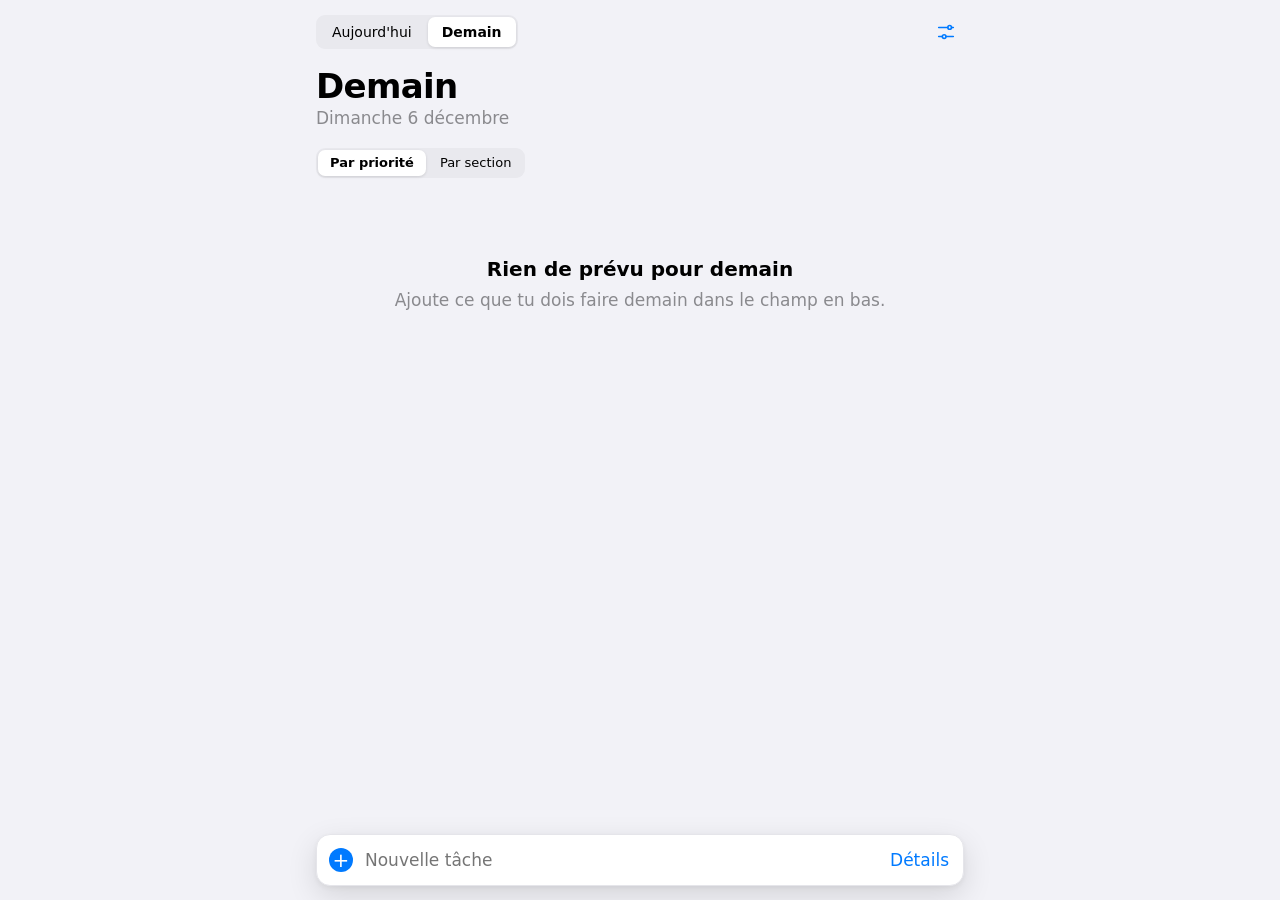
==== demain/index.html @ a631195c "Ajoute l'appli Demain : tâches du lendemain, priorités, sections et rappels PWA autonome dans demain" ====
<!doctype html>
<html lang="fr">
<head>
<meta charset="utf-8">
<meta name="viewport" content="width=device-width,initial-scale=1,viewport-fit=cover">
<title>Demain</title>
<meta name="description" content="Les choses à faire demain, avec priorités, sections et rappels.">
<meta name="theme-color" content="#F2F2F7" media="(prefers-color-scheme: light)">
<meta name="theme-color" content="#000000" media="(prefers-color-scheme: dark)">
<meta name="apple-mobile-web-app-capable" content="yes">
<meta name="mobile-web-app-capable" content="yes">
<meta name="apple-mobile-web-app-title" content="Demain">
<meta name="apple-mobile-web-app-status-bar-style" content="default">
<link rel="manifest" href="manifest.webmanifest">
<link rel="icon" href="icons/icon.svg" type="image/svg+xml">
<link rel="apple-touch-icon" href="icons/apple-touch-icon.png">
<link rel="stylesheet" href="style.css">
</head>
<body>
<div class="app">
  <header class="head">
    <div class="head-row">
      <div class="seg" id="day-seg" role="tablist" aria-label="Jour">
        <button type="button" role="tab" data-day="today">Aujourd'hui</button>
        <button type="button" role="tab" data-day="tomorrow">Demain</button>
      </div>
      <button type="button" class="icon-btn" id="open-settings" aria-label="Réglages">
        <svg viewBox="0 0 24 24" fill="none" stroke="currentColor" stroke-width="1.7" stroke-linecap="round"><path d="M4 7h10M18 7h2M4 17h4M12 17h8"/><circle cx="16" cy="7" r="2"/><circle cx="10" cy="17" r="2"/></svg>
      </button>
    </div>
    <h1 id="title">Demain</h1>
    <p class="subtitle" id="subtitle"></p>
    <div class="toolbar">
      <div class="seg small" id="view-seg" aria-label="Regrouper par">
        <button type="button" data-view="priority">Par priorité</button>
        <button type="button" data-view="section">Par section</button>
      </div>
      <span class="count" id="count"></span>
    </div>
  </header>

  <div id="banner"></div>
  <main id="list" aria-live="polite"></main>

  <form class="quick" id="quick" autocomplete="off">
    <span class="plus" aria-hidden="true">+</span>
    <input id="quick-input" type="text" placeholder="Nouvelle tâche" aria-label="Nouvelle tâche" enterkeyhint="done">
    <button type="button" class="link" id="quick-more">Détails</button>
  </form>
</div>

<!-- Fiche tâche -->
<div class="sheet-wrap" id="task-sheet" hidden>
  <div class="scrim" data-close></div>
  <form class="sheet" id="task-form" autocomplete="off">
    <div class="sheet-bar">
      <button type="button" class="link" data-close>Annuler</button>
      <strong id="task-sheet-title">Nouvelle tâche</strong>
      <button type="submit" class="link strong">OK</button>
    </div>
    <div class="group">
      <input class="field big" name="title" placeholder="Titre" required>
      <textarea class="field" name="note" rows="2" placeholder="Notes"></textarea>
    </div>

    <p class="group-label">Jour</p>
    <div class="group pad">
      <div class="seg full" id="f-day">
        <button type="button" data-v="today">Aujourd'hui</button>
        <button type="button" data-v="tomorrow">Demain</button>
      </div>
    </div>

    <p class="group-label">Priorité</p>
    <div class="group pad">
      <div class="seg full" id="f-prio">
        <button type="button" data-v="0">Aucune</button>
        <button type="button" data-v="1">Basse</button>
        <button type="button" data-v="2">Moyenne</button>
        <button type="button" data-v="3">Haute</button>
      </div>
    </div>

    <p class="group-label">Rappel</p>
    <div class="group">
      <label class="row">
        <span>Me le rappeler</span>
        <input type="checkbox" class="switch" name="hasRemind">
      </label>
      <label class="row" id="remind-row">
        <span>Heure</span>
        <input type="time" name="remind" class="time" value="08:00">
      </label>
    </div>

    <p class="group-label">Section <span class="opt">(facultatif)</span></p>
    <div class="group pad">
      <div class="chips" id="f-section"></div>
    </div>

    <button type="button" class="danger" id="delete-task" hidden>Supprimer la tâche</button>
  </form>
</div>

<!-- Réglages -->
<div class="sheet-wrap" id="settings-sheet" hidden>
  <div class="scrim" data-close></div>
  <div class="sheet">
    <div class="sheet-bar">
      <span></span>
      <strong>Réglages</strong>
      <button type="button" class="link strong" data-close>OK</button>
    </div>

    <p class="group-label">Sections</p>
    <div class="group" id="sections-list"></div>
    <form class="group add-row" id="add-section" autocomplete="off">
      <input class="field" name="name" placeholder="Nouvelle section (ex. Sport)" maxlength="30">
      <button type="submit" class="link strong">Ajouter</button>
    </form>
    <p class="hint">Les sections sont facultatives. Tu peux trier tes tâches par priorité et n'utiliser aucune section.</p>

    <p class="group-label">Rappels sur ce PC ou ce téléphone</p>
    <div class="group">
      <div class="row">
        <span>Notifications de l'appli</span>
        <button type="button" class="link strong" id="ask-notif">Activer</button>
      </div>
      <label class="row">
        <span>Heure proposée par défaut</span>
        <input type="time" class="time" id="default-time">
      </label>
    </div>
    <p class="hint">Ces notifications ne s'affichent que si l'appli est ouverte, même en arrière-plan. Pour être prévenu quand elle est fermée, utilise ntfy (juste en dessous).</p>

    <p class="group-label">Rappels avec ntfy (appli fermée)</p>
    <div class="group">
      <label class="row stack">
        <span>Sujet ntfy</span>
        <input class="field" id="ntfy-topic" placeholder="ex. demain-7k2p9xq" spellcheck="false" autocapitalize="off">
      </label>
      <div class="row">
        <span>Tester l'envoi</span>
        <button type="button" class="link strong" id="ntfy-test">Envoyer</button>
      </div>
    </div>
    <p class="hint">Installe l'appli ntfy (iPhone, Android ou PC) et abonne-toi au même sujet. Chaque rappel est programmé chez ntfy et arrive à l'heure prévue, même appli fermée. Le titre de la tâche passe par ntfy.sh : choisis un sujet difficile à deviner.</p>

    <p class="group-label">Calendrier</p>
    <div class="group">
      <div class="row">
        <span>Exporter les rappels de demain (.ics)</span>
        <button type="button" class="link strong" id="export-ics">Exporter</button>
      </div>
    </div>
    <p class="hint">Ouvre le fichier pour ajouter les rappels à Calendrier, Outlook ou Google Agenda.</p>
  </div>
</div>

<div class="toast" id="toast" role="status" hidden></div>

<script src="app.js"></script>
</body>
</html>
---- demain/style.css ----
:root{
  --bg:#F2F2F7; --card:#FFFFFF; --ink:#000000; --muted:#8A8A8E; --line:#E5E5EA; --fill:#E9E9EE;
  --seg-on:#FFFFFF; --accent:#007AFF; --danger:#FF3B30;
  --p3:#FF3B30; --p2:#FF9500; --p1:#34C759;
  --shadow:0 1px 2px rgba(0,0,0,.04),0 8px 24px rgba(0,0,0,.06);
  --f:-apple-system,BlinkMacSystemFont,"SF Pro Text","Segoe UI Variable Text","Segoe UI",system-ui,Roboto,"Helvetica Neue",Arial,sans-serif;
  --fd:-apple-system,BlinkMacSystemFont,"SF Pro Display","Segoe UI Variable Display","Segoe UI",system-ui,Roboto,"Helvetica Neue",Arial,sans-serif;
  color-scheme:light;
}
@media (prefers-color-scheme:dark){
  :root{
    --bg:#000000; --card:#1C1C1E; --ink:#FFFFFF; --muted:#8D8D93; --line:#38383A; --fill:#2C2C2E;
    --seg-on:#636366; --accent:#0A84FF; --danger:#FF453A;
    --p3:#FF453A; --p2:#FF9F0A; --p1:#30D158;
    --shadow:none; color-scheme:dark;
  }
}
*{box-sizing:border-box}
html{-webkit-text-size-adjust:100%}
body{margin:0;background:var(--bg);color:var(--ink);font-family:var(--f);font-size:17px;line-height:1.35;
  -webkit-font-smoothing:antialiased;-webkit-tap-highlight-color:transparent}
button,input,textarea{font:inherit;color:inherit}
button{cursor:pointer;background:none;border:0;padding:0}
[hidden]{display:none!important}

.app{max-width:680px;margin:0 auto;padding:calc(env(safe-area-inset-top) + 14px) 16px calc(env(safe-area-inset-bottom) + 96px)}

/* En-tête */
.head-row{display:flex;align-items:center;justify-content:space-between;gap:12px}
.icon-btn{width:36px;height:36px;border-radius:50%;display:grid;place-items:center;color:var(--accent)}
.icon-btn:hover{background:var(--fill)}
.icon-btn svg{width:22px;height:22px}
h1{font-family:var(--fd);font-size:34px;font-weight:700;letter-spacing:-.02em;margin:18px 0 0;line-height:1.1}
.subtitle{margin:2px 0 0;color:var(--muted);font-size:17px}
.subtitle::first-letter{text-transform:uppercase}
.toolbar{display:flex;align-items:center;justify-content:space-between;gap:12px;margin:18px 0 8px}
.count{color:var(--muted);font-size:15px;white-space:nowrap}

/* Contrôle segmenté façon iOS */
.seg{display:inline-flex;background:var(--fill);border-radius:9px;padding:2px;gap:2px}
.seg button{padding:6px 14px;border-radius:7px;font-size:14px;font-weight:500;color:var(--ink);transition:background .15s}
.seg button[aria-selected="true"]{background:var(--seg-on);box-shadow:0 1px 3px rgba(0,0,0,.12);font-weight:600}
.seg.small button{padding:4px 12px;font-size:13px}
.seg.full{display:flex}
.seg.full button{flex:1;padding:7px 4px}

/* Groupes et lignes de tâches */
.section{margin-top:22px}
.section-head{display:flex;align-items:center;gap:8px;margin:0 4px 7px;font-size:20px;font-weight:700;font-family:var(--fd);letter-spacing:-.01em}
.section-head .n{margin-left:auto;font-size:15px;font-weight:400;color:var(--muted)}
.section-head .tag{width:10px;height:10px;border-radius:50%}
.section-head button.toggle{margin-left:auto;font-size:15px;font-weight:400;color:var(--accent)}
.card{background:var(--card);border-radius:12px;overflow:hidden;box-shadow:var(--shadow)}
.task{display:flex;align-items:flex-start;gap:12px;padding:11px 14px 11px 12px;position:relative}
.task + .task::before{content:"";position:absolute;top:0;left:48px;right:0;border-top:.5px solid var(--line)}
.check{flex:none;width:24px;height:24px;margin-top:-1px;border-radius:50%;border:1.6px solid var(--ring,#C7C7CC);display:grid;place-items:center;transition:transform .12s}
.check:active{transform:scale(.88)}
.check::after{content:"";width:14px;height:14px;border-radius:50%;background:var(--ring,var(--accent));transform:scale(0);transition:transform .18s}
.task.done .check{border-color:var(--ring,var(--accent))}
.task.done .check::after{transform:scale(1)}
.body{flex:1;min-width:0;cursor:pointer}
.t-title{word-wrap:break-word}
.task.done .t-title{color:var(--muted)}
.t-note{color:var(--muted);font-size:15px;margin-top:1px;white-space:pre-wrap;word-wrap:break-word}
.meta{display:flex;flex-wrap:wrap;gap:4px 10px;margin-top:3px;font-size:14px;color:var(--muted)}
.meta .late{color:var(--danger)}
.meta .sec{display:inline-flex;align-items:center;gap:5px}
.meta .sec i{width:7px;height:7px;border-radius:50%;background:var(--c)}
.meta svg{width:13px;height:13px;vertical-align:-2px;margin-right:3px}
.prio{flex:none;font-weight:700;font-size:17px;letter-spacing:1px;margin-top:-1px}
.prio.p3{color:var(--p3)} .prio.p2{color:var(--p2)} .prio.p1{color:var(--p1)}
.task.done .prio{opacity:.4}

.empty{text-align:center;color:var(--muted);padding:70px 20px 20px}
.empty b{display:block;color:var(--ink);font-size:20px;font-weight:600;margin-bottom:6px}

.banner{margin-top:16px;background:var(--card);border-radius:12px;padding:12px 14px;display:flex;align-items:center;gap:12px;box-shadow:var(--shadow);font-size:15px}
.banner span{flex:1}

/* Saisie rapide */
.quick{position:fixed;left:50%;transform:translateX(-50%);bottom:calc(env(safe-area-inset-bottom) + 14px);
  width:min(648px,calc(100% - 32px));display:flex;align-items:center;gap:10px;padding:0 14px 0 12px;height:52px;
  background:var(--card);border-radius:14px;box-shadow:0 2px 6px rgba(0,0,0,.06),0 10px 30px rgba(0,0,0,.12);border:.5px solid var(--line)}
.quick .plus{width:24px;height:24px;border-radius:50%;background:var(--accent);color:#fff;display:grid;place-items:center;font-size:20px;line-height:1;font-weight:500;flex:none}
.quick input{flex:1;min-width:0;border:0;outline:0;background:none;font-size:17px;height:100%}
.link{color:var(--accent);font-size:17px}
.link.strong{font-weight:600}
.link:disabled{opacity:.4}

/* Fiches (sheet) */
.sheet-wrap{position:fixed;inset:0;z-index:20;display:flex;align-items:flex-end;justify-content:center}
.scrim{position:absolute;inset:0;background:rgba(0,0,0,.32);animation:fade .2s ease}
.sheet{position:relative;width:100%;max-width:560px;max-height:92vh;overflow:auto;background:var(--bg);border-radius:14px 14px 0 0;
  padding:0 16px calc(env(safe-area-inset-bottom) + 24px);animation:up .28s cubic-bezier(.2,.9,.3,1)}
@media (min-width:700px){
  .sheet-wrap{align-items:center}
  .sheet{border-radius:14px;max-height:86vh;padding-bottom:24px;box-shadow:0 30px 80px rgba(0,0,0,.3)}
}
@keyframes up{from{transform:translateY(40px);opacity:0}}
@keyframes fade{from{opacity:0}}
.sheet-bar{position:sticky;top:0;z-index:1;display:grid;grid-template-columns:1fr auto 1fr;align-items:center;padding:14px 0 10px;background:var(--bg)}
.sheet-bar strong{font-size:17px}
.sheet-bar > :first-child{justify-self:start}
.sheet-bar > :last-child{justify-self:end}
.group-label{margin:20px 16px 6px;font-size:13px;text-transform:uppercase;letter-spacing:.02em;color:var(--muted)}
.group-label .opt{text-transform:none}
.group{background:var(--card);border-radius:12px;overflow:hidden}
.group.pad{padding:8px}
.sheet > .group:first-of-type{margin-top:6px}
.field{display:block;width:100%;border:0;outline:0;background:none;padding:12px 16px;resize:none}
.field.big{font-size:19px;font-weight:600}
.group .field + .field{border-top:.5px solid var(--line)}
.row{display:flex;align-items:center;justify-content:space-between;gap:12px;min-height:46px;padding:6px 16px}
.row + .row{border-top:.5px solid var(--line)}
.row.stack{flex-direction:column;align-items:stretch;gap:2px;padding:10px 16px 4px}
.row.stack .field{padding:4px 0 8px}
.row.stack > span{font-size:13px;color:var(--muted)}
.time{border:0;background:var(--fill);border-radius:7px;padding:5px 9px;outline:0;font-variant-numeric:tabular-nums}
.hint{margin:7px 16px 0;font-size:13px;color:var(--muted)}

/* Interrupteur iOS */
.switch{appearance:none;-webkit-appearance:none;width:51px;height:31px;border-radius:31px;background:var(--fill);position:relative;cursor:pointer;transition:background .2s;flex:none;margin:0}
.switch::after{content:"";position:absolute;top:2px;left:2px;width:27px;height:27px;border-radius:50%;background:#fff;box-shadow:0 2px 6px rgba(0,0,0,.2);transition:transform .2s}
.switch:checked{background:#34C759}
.switch:checked::after{transform:translateX(20px)}

/* Pastilles de section */
.chips{display:flex;flex-wrap:wrap;gap:8px}
.chip{display:inline-flex;align-items:center;gap:6px;padding:6px 12px;border-radius:99px;background:var(--fill);font-size:15px}
.chip i{width:9px;height:9px;border-radius:50%;background:var(--c)}
.chip[aria-pressed="true"]{background:var(--c,var(--accent));color:#fff}
.chip[aria-pressed="true"] i{background:#fff}

/* Gestion des sections */
.sec-row{display:flex;align-items:center;gap:10px;padding:6px 10px 6px 14px;min-height:50px}
.sec-row + .sec-row{border-top:.5px solid var(--line)}
.sec-row .dot{width:22px;height:22px;border-radius:50%;background:var(--c);flex:none;border:2px solid var(--card);box-shadow:0 0 0 1px var(--line)}
.sec-row input{flex:1;min-width:0;border:0;outline:0;background:none;padding:6px 0}
.sec-row .del{color:var(--danger);font-size:15px;padding:6px}
.add-row{display:flex;align-items:center;padding-right:16px;margin-top:8px}
.palette{display:flex;gap:8px;padding:4px 14px 12px 46px}
.palette button{width:24px;height:24px;border-radius:50%;background:var(--c)}
.palette button[aria-pressed="true"]{box-shadow:0 0 0 2px var(--card),0 0 0 4px var(--c)}
.empty-sec{padding:14px 16px;color:var(--muted);font-size:15px}

.danger{display:block;width:100%;margin-top:24px;padding:13px;border-radius:12px;background:var(--card);color:var(--danger);font-size:17px}

.toast{position:fixed;left:50%;transform:translateX(-50%);bottom:calc(env(safe-area-inset-bottom) + 80px);z-index:40;max-width:calc(100% - 32px);
  background:var(--card);color:var(--ink);padding:12px 18px;border-radius:14px;box-shadow:0 10px 30px rgba(0,0,0,.18);font-size:15px;animation:fade .2s}

@media (hover:hover){
  .task:hover{background:color-mix(in srgb,var(--fill) 45%,transparent)}
  .link:hover{opacity:.75}
}
:focus-visible{outline:2px solid var(--accent);outline-offset:2px;border-radius:6px}
@media (prefers-reduced-motion:reduce){*{animation:none!important;transition:none!important}}
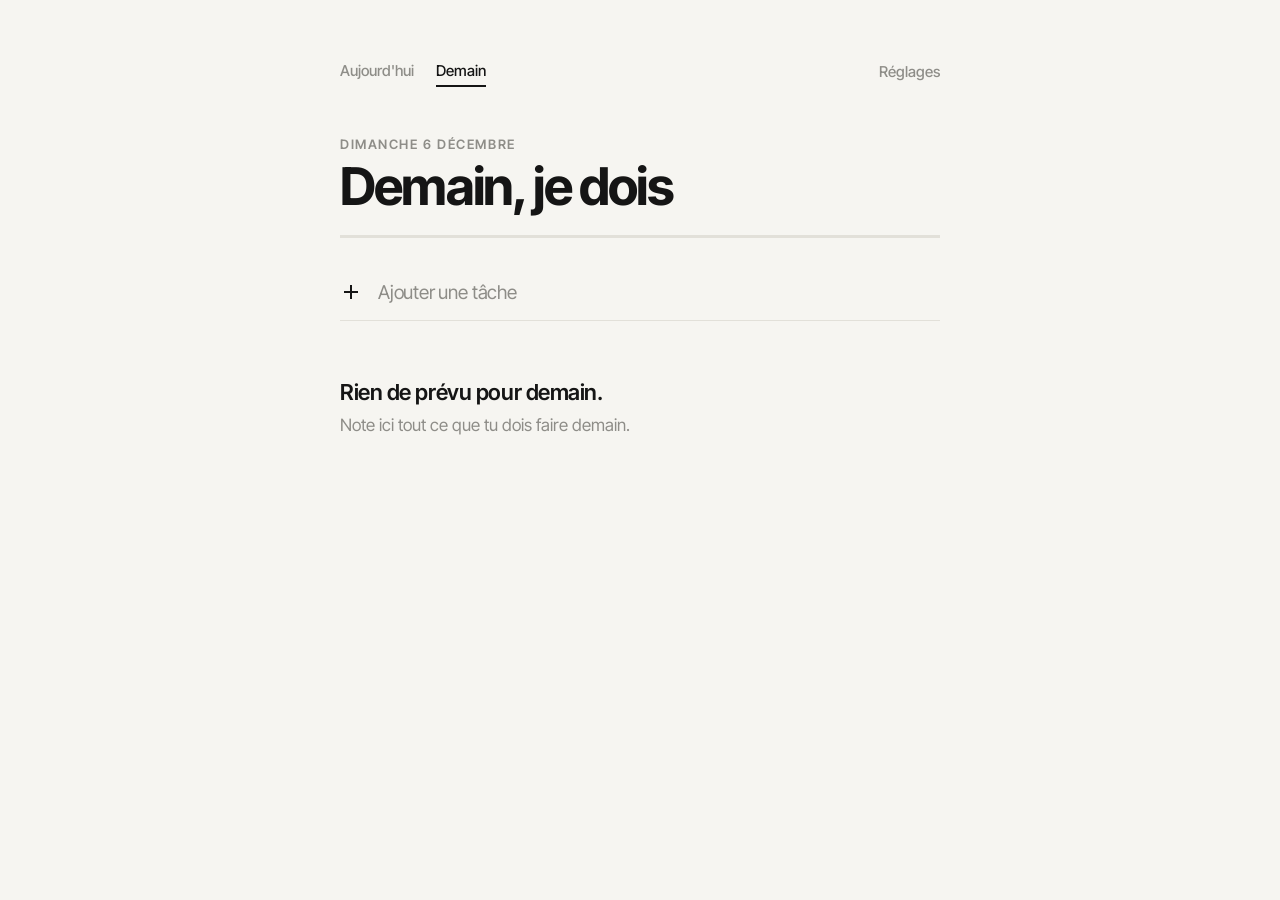
==== commit af186a90: "Demain : nouvel affichage épuré centré sur l'engagement - Design typographique sobre (plus de style " ====
--- a/demain/index.html
+++ b/demain/index.html
@@ -4,9 +4,9 @@
 <meta charset="utf-8">
 <meta name="viewport" content="width=device-width,initial-scale=1,viewport-fit=cover">
 <title>Demain</title>
-<meta name="description" content="Les choses à faire demain, avec priorités, sections et rappels.">
-<meta name="theme-color" content="#F2F2F7" media="(prefers-color-scheme: light)">
-<meta name="theme-color" content="#000000" media="(prefers-color-scheme: dark)">
+<meta name="description" content="Les choses à faire demain, sans oublier et sans reporter.">
+<meta name="theme-color" content="#F6F5F1" media="(prefers-color-scheme: light)">
+<meta name="theme-color" content="#111111" media="(prefers-color-scheme: dark)">
 <meta name="apple-mobile-web-app-capable" content="yes">
 <meta name="mobile-web-app-capable" content="yes">
 <meta name="apple-mobile-web-app-title" content="Demain">
@@ -14,146 +14,130 @@
 <link rel="manifest" href="manifest.webmanifest">
 <link rel="icon" href="icons/icon.svg" type="image/svg+xml">
 <link rel="apple-touch-icon" href="icons/apple-touch-icon.png">
+<link rel="preconnect" href="https://fonts.googleapis.com">
+<link rel="preconnect" href="https://fonts.gstatic.com" crossorigin>
+<link rel="stylesheet" href="https://fonts.googleapis.com/css2?family=Inter+Tight:wght@400;500;600;700&display=swap">
 <link rel="stylesheet" href="style.css">
 </head>
 <body>
 <div class="app">
-  <header class="head">
-    <div class="head-row">
-      <div class="seg" id="day-seg" role="tablist" aria-label="Jour">
-        <button type="button" role="tab" data-day="today">Aujourd'hui</button>
-        <button type="button" role="tab" data-day="tomorrow">Demain</button>
-      </div>
-      <button type="button" class="icon-btn" id="open-settings" aria-label="Réglages">
-        <svg viewBox="0 0 24 24" fill="none" stroke="currentColor" stroke-width="1.7" stroke-linecap="round"><path d="M4 7h10M18 7h2M4 17h4M12 17h8"/><circle cx="16" cy="7" r="2"/><circle cx="10" cy="17" r="2"/></svg>
-      </button>
-    </div>
-    <h1 id="title">Demain</h1>
-    <p class="subtitle" id="subtitle"></p>
-    <div class="toolbar">
-      <div class="seg small" id="view-seg" aria-label="Regrouper par">
-        <button type="button" data-view="priority">Par priorité</button>
-        <button type="button" data-view="section">Par section</button>
-      </div>
-      <span class="count" id="count"></span>
-    </div>
+  <header class="top">
+    <nav class="days" id="days" aria-label="Jour">
+      <button type="button" data-day="today">Aujourd'hui</button>
+      <button type="button" data-day="tomorrow">Demain</button>
+    </nav>
+    <button type="button" class="txt" id="open-settings">Réglages</button>
   </header>
 
-  <div id="banner"></div>
+  <section class="hero">
+    <p class="date" id="date"></p>
+    <div class="hero-row">
+      <h1 id="title">Demain, je dois</h1>
+      <p class="score" id="score" aria-label="Avancement"></p>
+    </div>
+    <div class="bar" aria-hidden="true"><i id="bar"></i></div>
+  </section>
+
+  <nav class="filters" id="filters" aria-label="Sections"></nav>
+
+  <form class="add" id="add" autocomplete="off">
+    <div class="add-line">
+      <span class="add-plus" aria-hidden="true"></span>
+      <input id="add-input" placeholder="Ajouter une tâche" aria-label="Nouvelle tâche" enterkeyhint="done">
+    </div>
+    <div class="add-opts">
+      <div class="pick" id="add-prio" aria-label="Importance">
+        <button type="button" data-v="0">Normal</button>
+        <button type="button" data-v="1">Important</button>
+        <button type="button" data-v="2">Urgent</button>
+      </div>
+      <label class="add-time">Rappel <input type="time" id="add-time" aria-label="Heure du rappel"></label>
+      <button type="submit" class="go">Ajouter</button>
+    </div>
+  </form>
+
+  <div id="nudge"></div>
   <main id="list" aria-live="polite"></main>
+</div>
 
-  <form class="quick" id="quick" autocomplete="off">
-    <span class="plus" aria-hidden="true">+</span>
-    <input id="quick-input" type="text" placeholder="Nouvelle tâche" aria-label="Nouvelle tâche" enterkeyhint="done">
-    <button type="button" class="link" id="quick-more">Détails</button>
+<!-- Panneau : modifier une tâche -->
+<div class="panel-wrap" id="task-panel" hidden>
+  <div class="scrim" data-close></div>
+  <form class="panel" id="task-form" autocomplete="off">
+    <div class="panel-top">
+      <span class="kicker">Modifier</span>
+      <button type="button" class="txt" data-close>Fermer</button>
+    </div>
+    <input class="in-title" name="title" placeholder="Tâche" required aria-label="Titre">
+    <textarea class="in-note" name="note" rows="2" placeholder="Détails (facultatif)" aria-label="Détails"></textarea>
+
+    <p class="label">Importance</p>
+    <div class="pick" id="f-prio">
+      <button type="button" data-v="0">Normal</button>
+      <button type="button" data-v="1">Important</button>
+      <button type="button" data-v="2">Urgent</button>
+    </div>
+
+    <p class="label">Rappel</p>
+    <div class="line">
+      <input type="time" name="remind" class="in-time" aria-label="Heure du rappel">
+      <button type="button" class="txt muted" id="clear-remind">Aucun rappel</button>
+    </div>
+
+    <div id="f-section-wrap">
+      <p class="label">Section</p>
+      <div class="pick wrap" id="f-section"></div>
+    </div>
+
+    <div class="panel-actions">
+      <button type="submit" class="go">Enregistrer</button>
+      <button type="button" class="txt danger" id="delete-task">Supprimer</button>
+    </div>
   </form>
 </div>
 
-<!-- Fiche tâche -->
-<div class="sheet-wrap" id="task-sheet" hidden>
+<!-- Panneau : réglages -->
+<div class="panel-wrap" id="settings-panel" hidden>
   <div class="scrim" data-close></div>
-  <form class="sheet" id="task-form" autocomplete="off">
-    <div class="sheet-bar">
-      <button type="button" class="link" data-close>Annuler</button>
-      <strong id="task-sheet-title">Nouvelle tâche</strong>
-      <button type="submit" class="link strong">OK</button>
-    </div>
-    <div class="group">
-      <input class="field big" name="title" placeholder="Titre" required>
-      <textarea class="field" name="note" rows="2" placeholder="Notes"></textarea>
+  <div class="panel">
+    <div class="panel-top">
+      <span class="kicker">Réglages</span>
+      <button type="button" class="txt" data-close>Fermer</button>
     </div>
 
-    <p class="group-label">Jour</p>
-    <div class="group pad">
-      <div class="seg full" id="f-day">
-        <button type="button" data-v="today">Aujourd'hui</button>
-        <button type="button" data-v="tomorrow">Demain</button>
-      </div>
+    <h2>Sections</h2>
+    <p class="help">Facultatives. Sans section, tout est trié par importance.</p>
+    <div id="sections-list"></div>
+    <form class="line add-sec" id="add-section" autocomplete="off">
+      <input class="in-line" name="secname" placeholder="Nouvelle section" maxlength="24" aria-label="Nouvelle section">
+      <button type="submit" class="txt strong">Ajouter</button>
+    </form>
+
+    <h2>Pour ne rien oublier</h2>
+    <label class="opt">
+      <span><b>Récap du matin</b><small>La liste de ta journée, au réveil.</small></span>
+      <input type="time" class="in-time" id="morning-time">
+      <input type="checkbox" class="toggle" id="morning-on" aria-label="Activer le récap du matin">
+    </label>
+    <label class="opt">
+      <span><b>Bilan du soir</b><small>Ce qu'il te reste à faire, s'il reste quelque chose.</small></span>
+      <input type="time" class="in-time" id="evening-time">
+      <input type="checkbox" class="toggle" id="evening-on" aria-label="Activer le bilan du soir">
+    </label>
+
+    <h2>Notifications</h2>
+    <label class="field">
+      <span>Sujet ntfy <small>(rappels même appli fermée)</small></span>
+      <input class="in-line" id="ntfy-topic" placeholder="ex. demain-7k2p9xq" spellcheck="false" autocapitalize="off">
+    </label>
+    <p class="help">Installe l'appli ntfy (iPhone, Android ou PC) et abonne-toi à ce sujet. Le texte des rappels passe par ntfy.sh : choisis un sujet difficile à deviner.</p>
+    <div class="line">
+      <button type="button" class="txt strong" id="ntfy-test">Envoyer un test</button>
+      <button type="button" class="txt strong" id="ask-notif">Notifications du navigateur</button>
     </div>
-
-    <p class="group-label">Priorité</p>
-    <div class="group pad">
-      <div class="seg full" id="f-prio">
-        <button type="button" data-v="0">Aucune</button>
-        <button type="button" data-v="1">Basse</button>
-        <button type="button" data-v="2">Moyenne</button>
-        <button type="button" data-v="3">Haute</button>
-      </div>
+    <div class="line">
+      <button type="button" class="txt strong" id="export-ics">Exporter les rappels de demain (.ics)</button>
     </div>
-
-    <p class="group-label">Rappel</p>
-    <div class="group">
-      <label class="row">
-        <span>Me le rappeler</span>
-        <input type="checkbox" class="switch" name="hasRemind">
-      </label>
-      <label class="row" id="remind-row">
-        <span>Heure</span>
-        <input type="time" name="remind" class="time" value="08:00">
-      </label>
-    </div>
-
-    <p class="group-label">Section <span class="opt">(facultatif)</span></p>
-    <div class="group pad">
-      <div class="chips" id="f-section"></div>
-    </div>
-
-    <button type="button" class="danger" id="delete-task" hidden>Supprimer la tâche</button>
-  </form>
-</div>
-
-<!-- Réglages -->
-<div class="sheet-wrap" id="settings-sheet" hidden>
-  <div class="scrim" data-close></div>
-  <div class="sheet">
-    <div class="sheet-bar">
-      <span></span>
-      <strong>Réglages</strong>
-      <button type="button" class="link strong" data-close>OK</button>
-    </div>
-
-    <p class="group-label">Sections</p>
-    <div class="group" id="sections-list"></div>
-    <form class="group add-row" id="add-section" autocomplete="off">
-      <input class="field" name="name" placeholder="Nouvelle section (ex. Sport)" maxlength="30">
-      <button type="submit" class="link strong">Ajouter</button>
-    </form>
-    <p class="hint">Les sections sont facultatives. Tu peux trier tes tâches par priorité et n'utiliser aucune section.</p>
-
-    <p class="group-label">Rappels sur ce PC ou ce téléphone</p>
-    <div class="group">
-      <div class="row">
-        <span>Notifications de l'appli</span>
-        <button type="button" class="link strong" id="ask-notif">Activer</button>
-      </div>
-      <label class="row">
-        <span>Heure proposée par défaut</span>
-        <input type="time" class="time" id="default-time">
-      </label>
-    </div>
-    <p class="hint">Ces notifications ne s'affichent que si l'appli est ouverte, même en arrière-plan. Pour être prévenu quand elle est fermée, utilise ntfy (juste en dessous).</p>
-
-    <p class="group-label">Rappels avec ntfy (appli fermée)</p>
-    <div class="group">
-      <label class="row stack">
-        <span>Sujet ntfy</span>
-        <input class="field" id="ntfy-topic" placeholder="ex. demain-7k2p9xq" spellcheck="false" autocapitalize="off">
-      </label>
-      <div class="row">
-        <span>Tester l'envoi</span>
-        <button type="button" class="link strong" id="ntfy-test">Envoyer</button>
-      </div>
-    </div>
-    <p class="hint">Installe l'appli ntfy (iPhone, Android ou PC) et abonne-toi au même sujet. Chaque rappel est programmé chez ntfy et arrive à l'heure prévue, même appli fermée. Le titre de la tâche passe par ntfy.sh : choisis un sujet difficile à deviner.</p>
-
-    <p class="group-label">Calendrier</p>
-    <div class="group">
-      <div class="row">
-        <span>Exporter les rappels de demain (.ics)</span>
-        <button type="button" class="link strong" id="export-ics">Exporter</button>
-      </div>
-    </div>
-    <p class="hint">Ouvre le fichier pour ajouter les rappels à Calendrier, Outlook ou Google Agenda.</p>
   </div>
 </div>
 
--- a/demain/style.css
+++ b/demain/style.css
@@ -1,156 +1,155 @@
 :root{
-  --bg:#F2F2F7; --card:#FFFFFF; --ink:#000000; --muted:#8A8A8E; --line:#E5E5EA; --fill:#E9E9EE;
-  --seg-on:#FFFFFF; --accent:#007AFF; --danger:#FF3B30;
-  --p3:#FF3B30; --p2:#FF9500; --p1:#34C759;
-  --shadow:0 1px 2px rgba(0,0,0,.04),0 8px 24px rgba(0,0,0,.06);
-  --f:-apple-system,BlinkMacSystemFont,"SF Pro Text","Segoe UI Variable Text","Segoe UI",system-ui,Roboto,"Helvetica Neue",Arial,sans-serif;
-  --fd:-apple-system,BlinkMacSystemFont,"SF Pro Display","Segoe UI Variable Display","Segoe UI",system-ui,Roboto,"Helvetica Neue",Arial,sans-serif;
+  --paper:#F6F5F1; --ink:#151515; --soft:#4A4A47; --muted:#8E8D88; --line:#E2E0D9; --raise:#FFFFFF;
+  --hot:#E5383B; --hot-soft:#FBE6E4;
+  --f:"Inter Tight",-apple-system,BlinkMacSystemFont,"Segoe UI",system-ui,Roboto,Arial,sans-serif;
   color-scheme:light;
 }
 @media (prefers-color-scheme:dark){
   :root{
-    --bg:#000000; --card:#1C1C1E; --ink:#FFFFFF; --muted:#8D8D93; --line:#38383A; --fill:#2C2C2E;
-    --seg-on:#636366; --accent:#0A84FF; --danger:#FF453A;
-    --p3:#FF453A; --p2:#FF9F0A; --p1:#30D158;
-    --shadow:none; color-scheme:dark;
+    --paper:#111111; --ink:#EDECE8; --soft:#B5B4AF; --muted:#76756F; --line:#262624; --raise:#1A1A19;
+    --hot:#FF5A5C; --hot-soft:#2E1717; color-scheme:dark;
   }
 }
 *{box-sizing:border-box}
 html{-webkit-text-size-adjust:100%}
-body{margin:0;background:var(--bg);color:var(--ink);font-family:var(--f);font-size:17px;line-height:1.35;
+body{margin:0;background:var(--paper);color:var(--ink);font-family:var(--f);font-size:17px;line-height:1.4;
   -webkit-font-smoothing:antialiased;-webkit-tap-highlight-color:transparent}
 button,input,textarea{font:inherit;color:inherit}
 button{cursor:pointer;background:none;border:0;padding:0}
 [hidden]{display:none!important}
+:focus-visible{outline:2px solid var(--ink);outline-offset:3px;border-radius:2px}
 
-.app{max-width:680px;margin:0 auto;padding:calc(env(safe-area-inset-top) + 14px) 16px calc(env(safe-area-inset-bottom) + 96px)}
+.app{max-width:640px;margin:0 auto;padding:calc(env(safe-area-inset-top) + 20px) 20px calc(env(safe-area-inset-bottom) + 80px)}
+@media (min-width:900px){.app{padding-top:56px}}
+
+/* Barre du haut */
+.top{display:flex;align-items:center;justify-content:space-between;gap:16px}
+.days{display:flex;gap:22px}
+.days button{font-size:15px;font-weight:500;color:var(--muted);padding:4px 0;border-bottom:2px solid transparent;transition:color .15s}
+.days button[aria-current="true"]{color:var(--ink);border-color:var(--ink)}
+.days button:hover{color:var(--ink)}
+.txt{font-size:15px;color:var(--muted);font-weight:500}
+.txt:hover{color:var(--ink)}
+.txt.strong{color:var(--ink);font-weight:600}
+.txt.danger{color:var(--hot)}
+.txt:disabled{opacity:.4;cursor:default}
 
 /* En-tête */
-.head-row{display:flex;align-items:center;justify-content:space-between;gap:12px}
-.icon-btn{width:36px;height:36px;border-radius:50%;display:grid;place-items:center;color:var(--accent)}
-.icon-btn:hover{background:var(--fill)}
-.icon-btn svg{width:22px;height:22px}
-h1{font-family:var(--fd);font-size:34px;font-weight:700;letter-spacing:-.02em;margin:18px 0 0;line-height:1.1}
-.subtitle{margin:2px 0 0;color:var(--muted);font-size:17px}
-.subtitle::first-letter{text-transform:uppercase}
-.toolbar{display:flex;align-items:center;justify-content:space-between;gap:12px;margin:18px 0 8px}
-.count{color:var(--muted);font-size:15px;white-space:nowrap}
+.hero{margin-top:48px}
+.date{margin:0;font-size:13px;font-weight:600;letter-spacing:.12em;text-transform:uppercase;color:var(--muted)}
+.hero-row{display:flex;align-items:flex-end;justify-content:space-between;gap:16px;margin-top:8px}
+h1{margin:0;font-size:clamp(34px,8.5vw,52px);font-weight:700;letter-spacing:-.035em;line-height:1}
+.score{margin:0;font-size:clamp(34px,8.5vw,52px);font-weight:400;letter-spacing:-.04em;line-height:1;font-variant-numeric:tabular-nums;color:var(--muted);white-space:nowrap}
+.score b{font-weight:700;color:var(--ink)}
+.bar{height:3px;background:var(--line);margin-top:22px;overflow:hidden}
+.bar i{display:block;height:100%;width:0;background:var(--ink);transition:width .5s cubic-bezier(.2,.8,.2,1)}
 
-/* Contrôle segmenté façon iOS */
-.seg{display:inline-flex;background:var(--fill);border-radius:9px;padding:2px;gap:2px}
-.seg button{padding:6px 14px;border-radius:7px;font-size:14px;font-weight:500;color:var(--ink);transition:background .15s}
-.seg button[aria-selected="true"]{background:var(--seg-on);box-shadow:0 1px 3px rgba(0,0,0,.12);font-weight:600}
-.seg.small button{padding:4px 12px;font-size:13px}
-.seg.full{display:flex}
-.seg.full button{flex:1;padding:7px 4px}
+/* Filtres par section */
+.filters{display:flex;flex-wrap:wrap;gap:8px;margin-top:22px}
+.filters:empty{display:none}
+.filters button{font-size:14px;font-weight:500;padding:5px 12px;border:1px solid var(--line);border-radius:99px;color:var(--soft)}
+.filters button[aria-pressed="true"]{background:var(--ink);border-color:var(--ink);color:var(--paper)}
 
-/* Groupes et lignes de tâches */
-.section{margin-top:22px}
-.section-head{display:flex;align-items:center;gap:8px;margin:0 4px 7px;font-size:20px;font-weight:700;font-family:var(--fd);letter-spacing:-.01em}
-.section-head .n{margin-left:auto;font-size:15px;font-weight:400;color:var(--muted)}
-.section-head .tag{width:10px;height:10px;border-radius:50%}
-.section-head button.toggle{margin-left:auto;font-size:15px;font-weight:400;color:var(--accent)}
-.card{background:var(--card);border-radius:12px;overflow:hidden;box-shadow:var(--shadow)}
-.task{display:flex;align-items:flex-start;gap:12px;padding:11px 14px 11px 12px;position:relative}
-.task + .task::before{content:"";position:absolute;top:0;left:48px;right:0;border-top:.5px solid var(--line)}
-.check{flex:none;width:24px;height:24px;margin-top:-1px;border-radius:50%;border:1.6px solid var(--ring,#C7C7CC);display:grid;place-items:center;transition:transform .12s}
-.check:active{transform:scale(.88)}
-.check::after{content:"";width:14px;height:14px;border-radius:50%;background:var(--ring,var(--accent));transform:scale(0);transition:transform .18s}
-.task.done .check{border-color:var(--ring,var(--accent))}
-.task.done .check::after{transform:scale(1)}
-.body{flex:1;min-width:0;cursor:pointer}
-.t-title{word-wrap:break-word}
-.task.done .t-title{color:var(--muted)}
-.t-note{color:var(--muted);font-size:15px;margin-top:1px;white-space:pre-wrap;word-wrap:break-word}
-.meta{display:flex;flex-wrap:wrap;gap:4px 10px;margin-top:3px;font-size:14px;color:var(--muted)}
-.meta .late{color:var(--danger)}
-.meta .sec{display:inline-flex;align-items:center;gap:5px}
-.meta .sec i{width:7px;height:7px;border-radius:50%;background:var(--c)}
-.meta svg{width:13px;height:13px;vertical-align:-2px;margin-right:3px}
-.prio{flex:none;font-weight:700;font-size:17px;letter-spacing:1px;margin-top:-1px}
-.prio.p3{color:var(--p3)} .prio.p2{color:var(--p2)} .prio.p1{color:var(--p1)}
-.task.done .prio{opacity:.4}
+/* Ajout */
+.add{margin-top:26px;border-bottom:1px solid var(--line)}
+.add-line{display:flex;align-items:center;gap:14px;height:56px}
+.add-plus{width:22px;height:22px;flex:none;position:relative}
+.add-plus::before,.add-plus::after{content:"";position:absolute;left:50%;top:50%;width:14px;height:2px;background:var(--ink);transform:translate(-50%,-50%)}
+.add-plus::after{transform:translate(-50%,-50%) rotate(90deg)}
+.add input#add-input{flex:1;min-width:0;border:0;outline:0;background:none;font-size:19px;font-weight:500;height:100%;letter-spacing:-.01em}
+.add input#add-input::placeholder{color:var(--muted);font-weight:400}
+.add-opts{display:none;align-items:center;flex-wrap:wrap;gap:10px 18px;padding:0 0 16px 36px}
+.add.open .add-opts{display:flex}
+.add-time{display:flex;align-items:center;gap:8px;font-size:14px;color:var(--muted)}
+.go{background:var(--ink);color:var(--paper);font-size:15px;font-weight:600;padding:8px 18px;border-radius:99px;margin-left:auto}
+.go:hover{opacity:.85}
 
-.empty{text-align:center;color:var(--muted);padding:70px 20px 20px}
-.empty b{display:block;color:var(--ink);font-size:20px;font-weight:600;margin-bottom:6px}
+/* Choix (importance, section) */
+.pick{display:flex;gap:4px;flex-wrap:wrap}
+.pick button{font-size:14px;font-weight:500;padding:5px 11px;border-radius:99px;color:var(--muted);border:1px solid transparent}
+.pick button:hover{color:var(--ink)}
+.pick button[aria-pressed="true"]{color:var(--ink);border-color:var(--ink)}
+.pick button[data-v="2"][aria-pressed="true"]{color:var(--hot);border-color:var(--hot)}
 
-.banner{margin-top:16px;background:var(--card);border-radius:12px;padding:12px 14px;display:flex;align-items:center;gap:12px;box-shadow:var(--shadow);font-size:15px}
-.banner span{flex:1}
+.in-time{border:1px solid var(--line);background:var(--raise);border-radius:8px;padding:5px 8px;font-size:15px;font-variant-numeric:tabular-nums;outline:0;min-width:92px}
+.in-time:focus{border-color:var(--ink)}
 
-/* Saisie rapide */
-.quick{position:fixed;left:50%;transform:translateX(-50%);bottom:calc(env(safe-area-inset-bottom) + 14px);
-  width:min(648px,calc(100% - 32px));display:flex;align-items:center;gap:10px;padding:0 14px 0 12px;height:52px;
-  background:var(--card);border-radius:14px;box-shadow:0 2px 6px rgba(0,0,0,.06),0 10px 30px rgba(0,0,0,.12);border:.5px solid var(--line)}
-.quick .plus{width:24px;height:24px;border-radius:50%;background:var(--accent);color:#fff;display:grid;place-items:center;font-size:20px;line-height:1;font-weight:500;flex:none}
-.quick input{flex:1;min-width:0;border:0;outline:0;background:none;font-size:17px;height:100%}
-.link{color:var(--accent);font-size:17px}
-.link.strong{font-weight:600}
-.link:disabled{opacity:.4}
+/* Rappel en haut de la liste de demain */
+.nudge{display:flex;align-items:center;justify-content:space-between;gap:12px;margin-top:18px;padding:12px 14px;border-radius:10px;background:var(--hot-soft);color:var(--hot);font-size:15px;font-weight:500}
+.nudge button{color:var(--hot);font-weight:700;font-size:15px;white-space:nowrap}
 
-/* Fiches (sheet) */
-.sheet-wrap{position:fixed;inset:0;z-index:20;display:flex;align-items:flex-end;justify-content:center}
-.scrim{position:absolute;inset:0;background:rgba(0,0,0,.32);animation:fade .2s ease}
-.sheet{position:relative;width:100%;max-width:560px;max-height:92vh;overflow:auto;background:var(--bg);border-radius:14px 14px 0 0;
-  padding:0 16px calc(env(safe-area-inset-bottom) + 24px);animation:up .28s cubic-bezier(.2,.9,.3,1)}
-@media (min-width:700px){
-  .sheet-wrap{align-items:center}
-  .sheet{border-radius:14px;max-height:86vh;padding-bottom:24px;box-shadow:0 30px 80px rgba(0,0,0,.3)}
+/* Liste */
+.group-title{margin:34px 0 0;font-size:12px;font-weight:700;letter-spacing:.14em;text-transform:uppercase;color:var(--muted)}
+.group-title.hot{color:var(--hot)}
+.task{display:grid;grid-template-columns:34px 1fr auto 30px;align-items:start;gap:0 10px;padding:18px 0;border-bottom:1px solid var(--line);position:relative}
+.num{font-size:14px;font-weight:500;color:var(--muted);font-variant-numeric:tabular-nums;padding-top:3px}
+.t-main{min-width:0;cursor:pointer}
+.t-title{font-size:19px;font-weight:500;letter-spacing:-.012em;line-height:1.3;word-wrap:break-word}
+.t-note{margin-top:3px;font-size:15px;color:var(--soft);white-space:pre-wrap;word-wrap:break-word}
+.t-meta{margin-top:5px;font-size:13px;color:var(--muted);display:flex;flex-wrap:wrap;gap:4px 12px}
+.t-meta .late{color:var(--hot);font-weight:600}
+.tag{font-size:11px;font-weight:700;letter-spacing:.1em;text-transform:uppercase;padding:3px 7px;border-radius:4px;margin-top:4px;white-space:nowrap}
+.tag.p1{border:1px solid var(--ink)}
+.tag.p2{background:var(--hot);color:#fff}
+.task.p2 .num{color:var(--hot);font-weight:700}
+.box{width:26px;height:26px;border:1.5px solid var(--ink);border-radius:6px;display:grid;place-items:center;margin-top:0;transition:background .15s,transform .1s}
+.box:active{transform:scale(.9)}
+.box svg{width:16px;height:16px;opacity:0;transition:opacity .15s}
+.task.done .box{background:var(--ink)}
+.task.done .box svg{opacity:1;stroke:var(--paper)}
+.task.done .t-title{color:var(--muted);text-decoration:line-through;text-decoration-thickness:1.5px}
+.task.done .t-note,.task.done .tag{opacity:.45}
+.task.late .box{border-color:var(--hot)}
+.task.flash{animation:flash .5s}
+@keyframes flash{50%{background:var(--hot-soft)}}
+
+.empty{padding:56px 0 0;color:var(--muted);font-size:17px}
+.empty b{display:block;color:var(--ink);font-size:22px;font-weight:600;letter-spacing:-.02em;margin-bottom:6px}
+
+/* Panneaux */
+.panel-wrap{position:fixed;inset:0;z-index:20;display:flex;justify-content:flex-end}
+.scrim{position:absolute;inset:0;background:rgba(10,10,10,.35);animation:fade .2s}
+.panel{position:relative;width:min(440px,100%);height:100%;overflow:auto;background:var(--paper);padding:28px 28px 40px;animation:slide .28s cubic-bezier(.2,.8,.2,1)}
+@media (max-width:640px){
+  .panel-wrap{align-items:flex-end}
+  .panel{height:auto;max-height:92vh;border-radius:18px 18px 0 0;padding:22px 20px calc(env(safe-area-inset-bottom) + 28px);animation-name:up}
 }
+@keyframes slide{from{transform:translateX(40px);opacity:0}}
 @keyframes up{from{transform:translateY(40px);opacity:0}}
 @keyframes fade{from{opacity:0}}
-.sheet-bar{position:sticky;top:0;z-index:1;display:grid;grid-template-columns:1fr auto 1fr;align-items:center;padding:14px 0 10px;background:var(--bg)}
-.sheet-bar strong{font-size:17px}
-.sheet-bar > :first-child{justify-self:start}
-.sheet-bar > :last-child{justify-self:end}
-.group-label{margin:20px 16px 6px;font-size:13px;text-transform:uppercase;letter-spacing:.02em;color:var(--muted)}
-.group-label .opt{text-transform:none}
-.group{background:var(--card);border-radius:12px;overflow:hidden}
-.group.pad{padding:8px}
-.sheet > .group:first-of-type{margin-top:6px}
-.field{display:block;width:100%;border:0;outline:0;background:none;padding:12px 16px;resize:none}
-.field.big{font-size:19px;font-weight:600}
-.group .field + .field{border-top:.5px solid var(--line)}
-.row{display:flex;align-items:center;justify-content:space-between;gap:12px;min-height:46px;padding:6px 16px}
-.row + .row{border-top:.5px solid var(--line)}
-.row.stack{flex-direction:column;align-items:stretch;gap:2px;padding:10px 16px 4px}
-.row.stack .field{padding:4px 0 8px}
-.row.stack > span{font-size:13px;color:var(--muted)}
-.time{border:0;background:var(--fill);border-radius:7px;padding:5px 9px;outline:0;font-variant-numeric:tabular-nums}
-.hint{margin:7px 16px 0;font-size:13px;color:var(--muted)}
+.panel-top{display:flex;justify-content:space-between;align-items:center;margin-bottom:22px}
+.kicker{font-size:12px;font-weight:700;letter-spacing:.14em;text-transform:uppercase;color:var(--muted)}
+.panel h2{font-size:22px;font-weight:700;letter-spacing:-.025em;margin:32px 0 4px}
+.panel h2:first-of-type{margin-top:4px}
+.in-title{display:block;width:100%;border:0;border-bottom:1px solid var(--line);background:none;outline:0;font-size:24px;font-weight:600;letter-spacing:-.02em;padding:6px 0 12px}
+.in-title:focus,.in-line:focus,.in-note:focus{border-color:var(--ink)}
+.in-note{display:block;width:100%;border:0;border-bottom:1px solid var(--line);background:none;outline:0;resize:none;padding:12px 0;color:var(--soft)}
+.in-line{flex:1;min-width:0;border:0;border-bottom:1px solid var(--line);background:none;outline:0;padding:8px 0}
+.label{margin:24px 0 8px;font-size:12px;font-weight:700;letter-spacing:.14em;text-transform:uppercase;color:var(--muted)}
+.line{display:flex;align-items:center;gap:16px;margin-top:12px;flex-wrap:wrap}
+.panel-actions{display:flex;align-items:center;justify-content:space-between;margin-top:34px}
+.panel-actions .go{margin-left:0;padding:11px 24px;font-size:16px}
+.help{margin:4px 0 10px;font-size:14px;color:var(--muted)}
+.field{display:flex;flex-direction:column;gap:2px;margin-top:10px}
+.field > span{font-size:14px;font-weight:600}
+.field small{font-weight:400;color:var(--muted)}
 
-/* Interrupteur iOS */
-.switch{appearance:none;-webkit-appearance:none;width:51px;height:31px;border-radius:31px;background:var(--fill);position:relative;cursor:pointer;transition:background .2s;flex:none;margin:0}
-.switch::after{content:"";position:absolute;top:2px;left:2px;width:27px;height:27px;border-radius:50%;background:#fff;box-shadow:0 2px 6px rgba(0,0,0,.2);transition:transform .2s}
-.switch:checked{background:#34C759}
-.switch:checked::after{transform:translateX(20px)}
+.sec-row{display:flex;align-items:center;gap:12px;border-bottom:1px solid var(--line)}
+.sec-row input{flex:1;min-width:0;border:0;background:none;outline:0;padding:12px 0;font-weight:500}
+.sec-row .n{font-size:13px;color:var(--muted)}
+.add-sec{margin-top:6px}
 
-/* Pastilles de section */
-.chips{display:flex;flex-wrap:wrap;gap:8px}
-.chip{display:inline-flex;align-items:center;gap:6px;padding:6px 12px;border-radius:99px;background:var(--fill);font-size:15px}
-.chip i{width:9px;height:9px;border-radius:50%;background:var(--c)}
-.chip[aria-pressed="true"]{background:var(--c,var(--accent));color:#fff}
-.chip[aria-pressed="true"] i{background:#fff}
+.opt{display:flex;align-items:center;gap:14px;padding:14px 0;border-bottom:1px solid var(--line)}
+.opt > span{flex:1;min-width:0}
+.opt b{display:block;font-weight:600}
+.opt small{display:block;font-size:13px;color:var(--muted)}
+.toggle{appearance:none;-webkit-appearance:none;width:44px;height:26px;border-radius:99px;border:1.5px solid var(--line);background:var(--line);position:relative;cursor:pointer;flex:none;margin:0;transition:background .2s,border-color .2s}
+.toggle::after{content:"";position:absolute;top:2px;left:2px;width:19px;height:19px;border-radius:50%;background:var(--paper);transition:transform .2s}
+.toggle:checked{background:var(--ink);border-color:var(--ink)}
+.toggle:checked::after{transform:translateX(18px)}
 
-/* Gestion des sections */
-.sec-row{display:flex;align-items:center;gap:10px;padding:6px 10px 6px 14px;min-height:50px}
-.sec-row + .sec-row{border-top:.5px solid var(--line)}
-.sec-row .dot{width:22px;height:22px;border-radius:50%;background:var(--c);flex:none;border:2px solid var(--card);box-shadow:0 0 0 1px var(--line)}
-.sec-row input{flex:1;min-width:0;border:0;outline:0;background:none;padding:6px 0}
-.sec-row .del{color:var(--danger);font-size:15px;padding:6px}
-.add-row{display:flex;align-items:center;padding-right:16px;margin-top:8px}
-.palette{display:flex;gap:8px;padding:4px 14px 12px 46px}
-.palette button{width:24px;height:24px;border-radius:50%;background:var(--c)}
-.palette button[aria-pressed="true"]{box-shadow:0 0 0 2px var(--card),0 0 0 4px var(--c)}
-.empty-sec{padding:14px 16px;color:var(--muted);font-size:15px}
+.toast{position:fixed;left:50%;transform:translateX(-50%);bottom:calc(env(safe-area-inset-bottom) + 24px);z-index:40;max-width:calc(100% - 40px);
+  background:var(--ink);color:var(--paper);padding:11px 18px;border-radius:99px;font-size:15px;font-weight:500;animation:fade .2s}
 
-.danger{display:block;width:100%;margin-top:24px;padding:13px;border-radius:12px;background:var(--card);color:var(--danger);font-size:17px}
-
-.toast{position:fixed;left:50%;transform:translateX(-50%);bottom:calc(env(safe-area-inset-bottom) + 80px);z-index:40;max-width:calc(100% - 32px);
-  background:var(--card);color:var(--ink);padding:12px 18px;border-radius:14px;box-shadow:0 10px 30px rgba(0,0,0,.18);font-size:15px;animation:fade .2s}
-
-@media (hover:hover){
-  .task:hover{background:color-mix(in srgb,var(--fill) 45%,transparent)}
-  .link:hover{opacity:.75}
-}
-:focus-visible{outline:2px solid var(--accent);outline-offset:2px;border-radius:6px}
+@media (hover:hover){.t-main:hover .t-title{text-decoration:underline;text-decoration-color:var(--line);text-underline-offset:4px}}
 @media (prefers-reduced-motion:reduce){*{animation:none!important;transition:none!important}}
